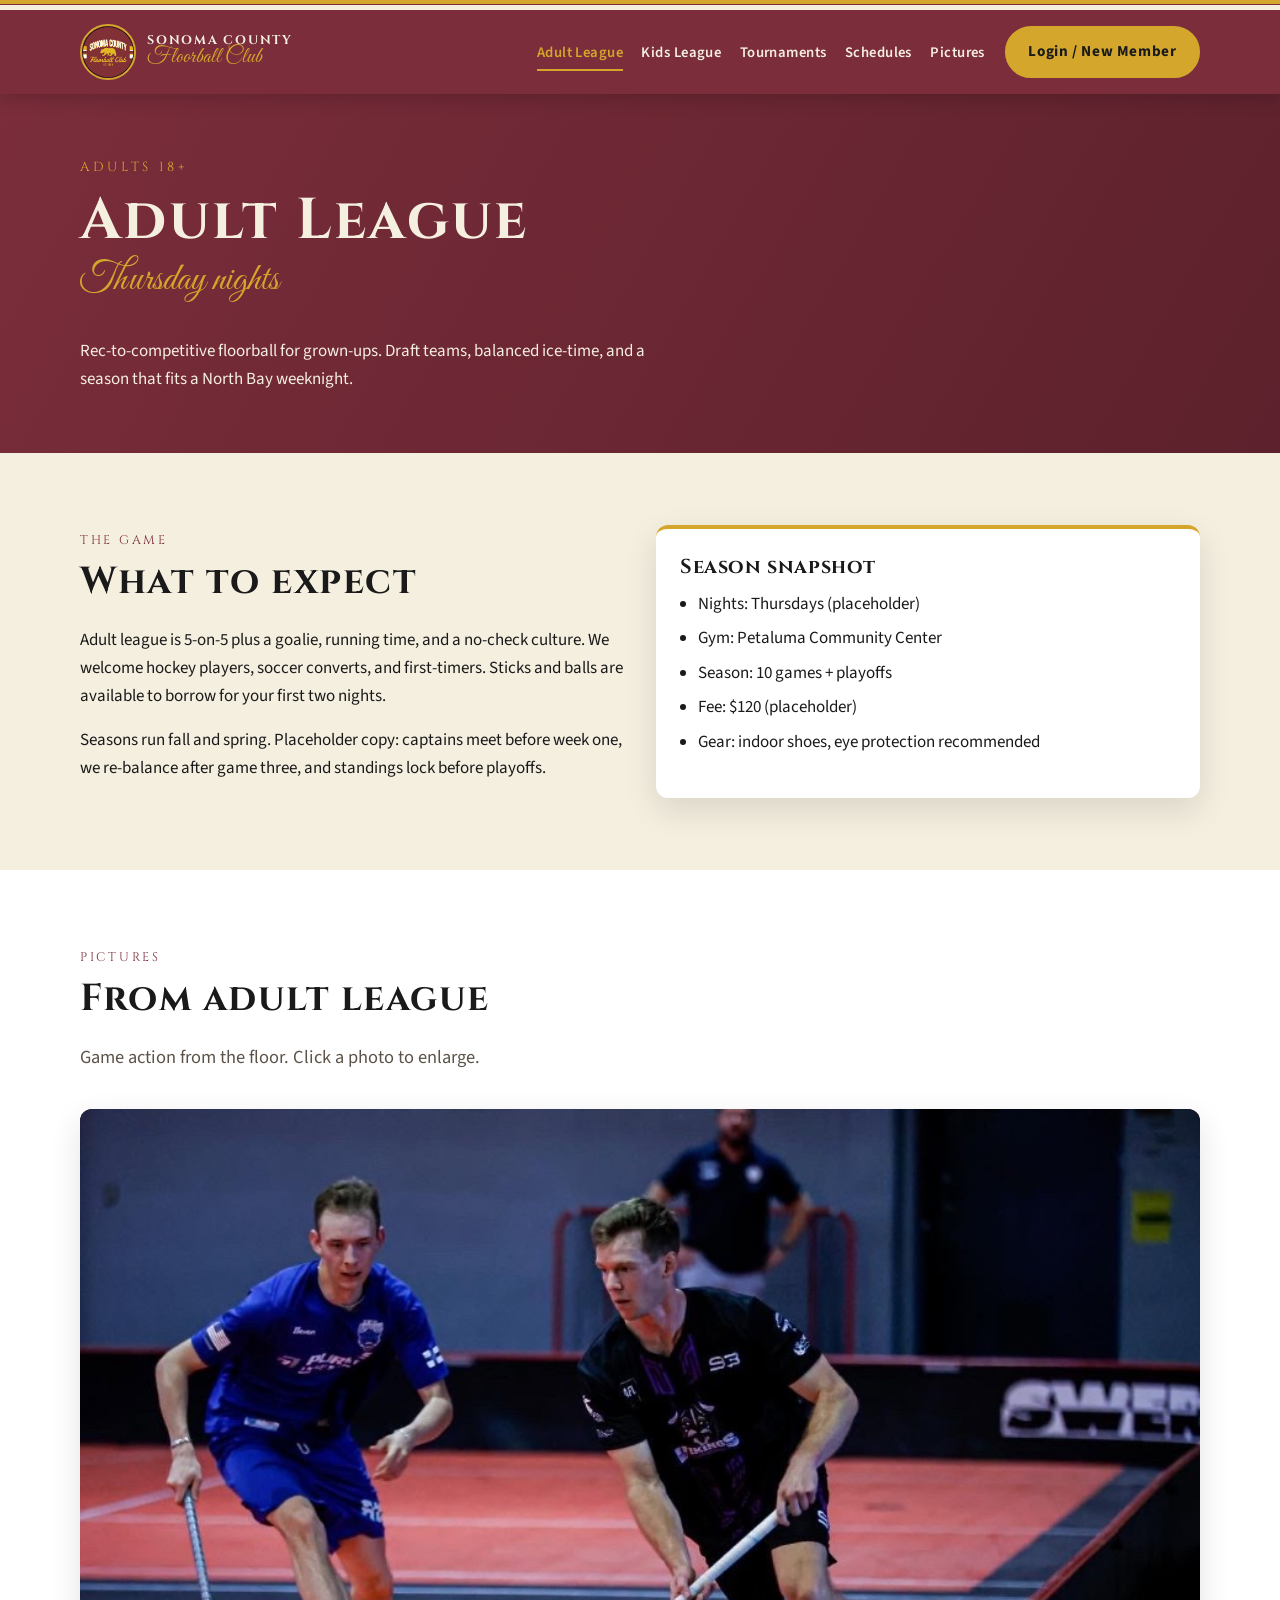
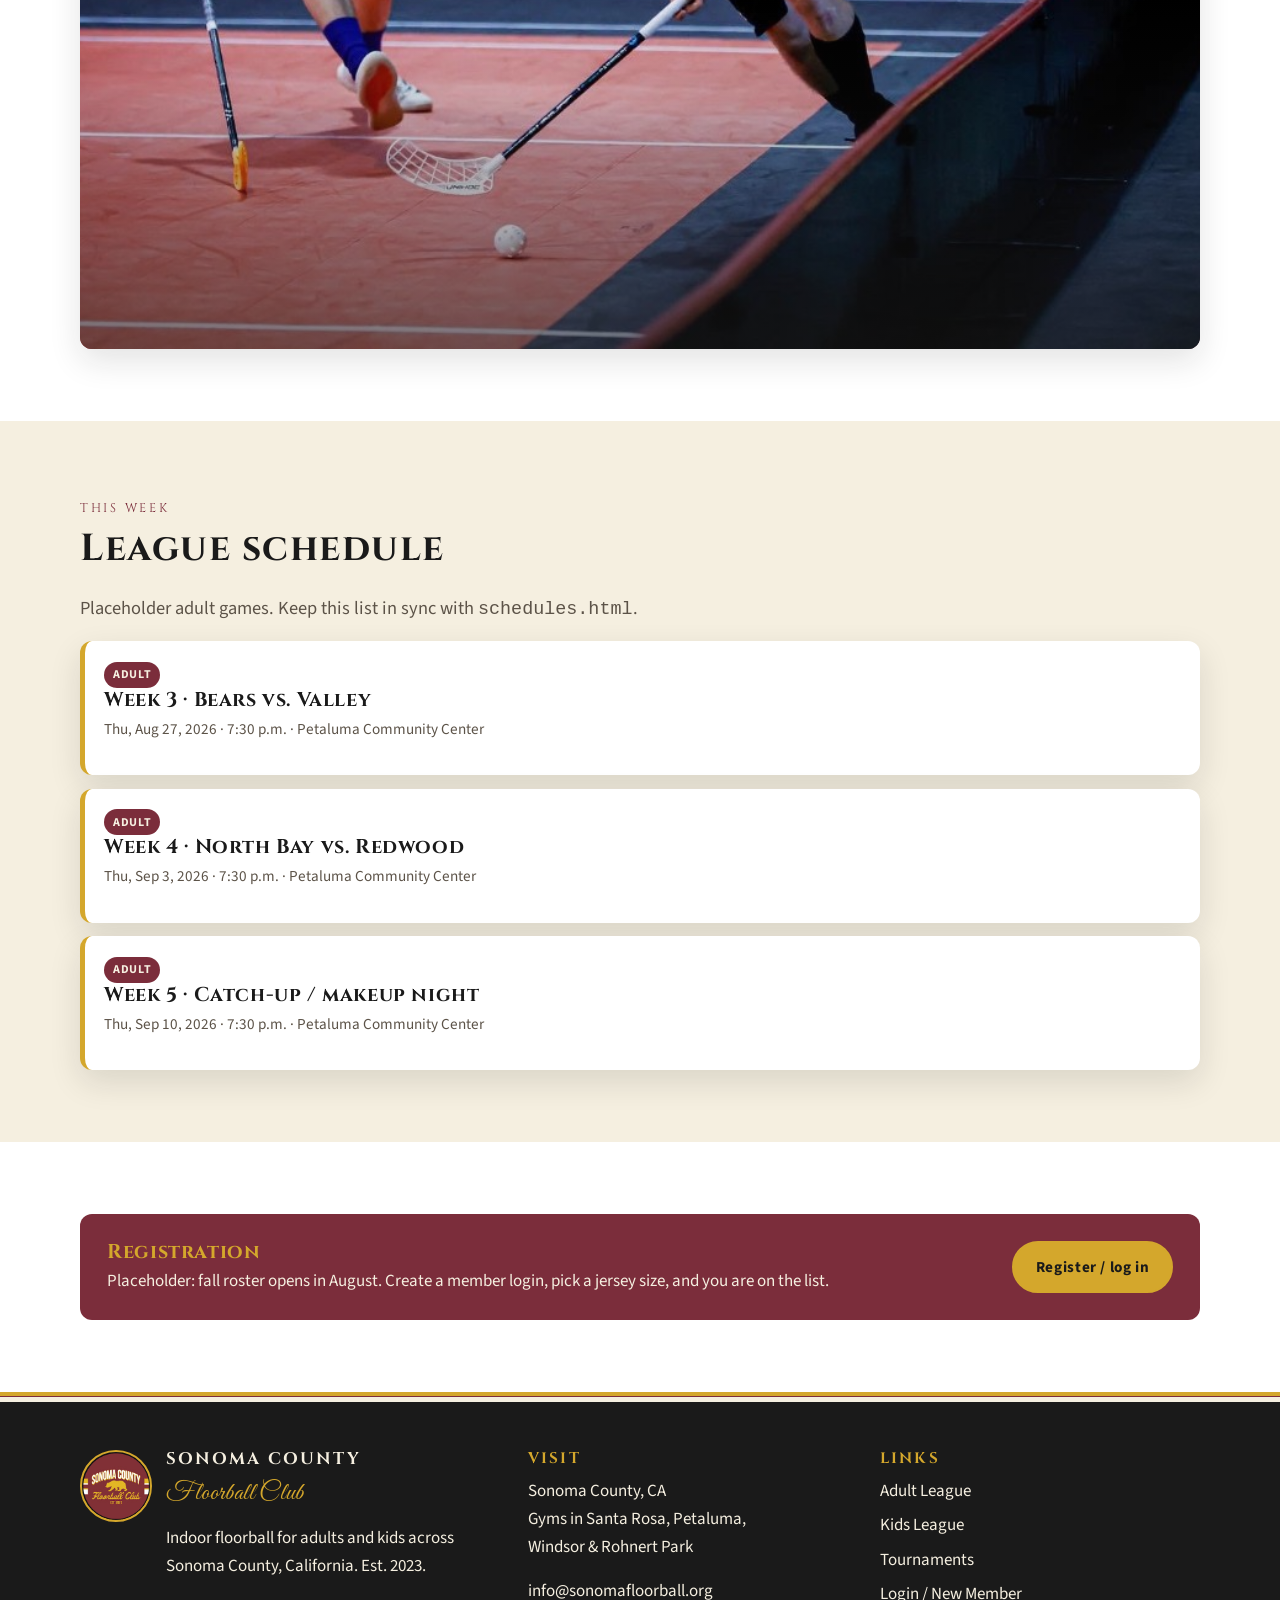
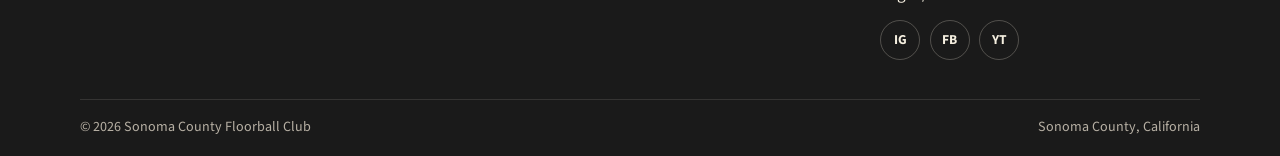
==== adult-league.html @ df1420a7 "Add Sonoma County Floorball Club static site for GitHub and Vercel. Co-authored-by: Cursor <cursorag" ====
<!DOCTYPE html>
<html lang="en">
<head>
  <meta charset="UTF-8">
  <meta name="viewport" content="width=device-width, initial-scale=1">
  <title>Adult League | Sonoma County Floorball Club</title>
  <meta name="description" content="Adult rec floorball league in Sonoma County — weekly games, all skill levels, est. 2023.">
  <link rel="icon" href="images/logo.png" type="image/png">
  <link rel="preconnect" href="https://fonts.googleapis.com">
  <link rel="preconnect" href="https://fonts.gstatic.com" crossorigin>
  <link href="https://fonts.googleapis.com/css2?family=Cinzel:wght@600;700&family=Great+Vibes&family=Source+Sans+3:wght@400;600;700&display=swap" rel="stylesheet">
  <link rel="stylesheet" href="css/style.css">
</head>
<body>
  <a class="skip-link" href="#main">Skip to content</a>
  <header class="site-header">
    <div class="stripe-bar" aria-hidden="true"></div>
    <nav class="nav" aria-label="Primary">
      <a class="nav-brand" href="index.html">
        <img src="images/logo.png" width="56" height="56" alt="Sonoma County Floorball Club circular logo with gold bear">
        <span class="nav-brand-text">
          <span class="nav-brand-top">Sonoma County</span>
          <span class="nav-brand-script">Floorball Club</span>
        </span>
      </a>
      <button class="nav-toggle" type="button" aria-expanded="false" aria-controls="nav-menu" aria-label="Open menu">
        <span class="nav-toggle-bar"></span>
        <span class="nav-toggle-bar"></span>
        <span class="nav-toggle-bar"></span>
      </button>
      <div class="nav-panel" id="nav-menu">
        <ul class="nav-links">
          <li><a class="is-active" href="adult-league.html">Adult League</a></li>
          <li><a href="kids-league.html">Kids League</a></li>
          <li><a href="tournaments.html">Tournaments</a></li>
          <li><a href="schedules.html">Schedules</a></li>
          <li><a href="pictures.html">Pictures</a></li>
        </ul>
        <a class="btn btn-gold nav-cta" href="login.html">Login / New Member</a>
      </div>
    </nav>
  </header>

  <main id="main">
    <section class="page-hero">
      <div class="container">
        <p class="hero-kicker">Adults 18+</p>
        <h1>Adult League <span class="hero-script">Thursday nights</span></h1>
        <p>Rec-to-competitive floorball for grown-ups. Draft teams, balanced ice-time, and a season that fits a North Bay weeknight.</p>
      </div>
    </section>

    <section class="section section--cream">
      <div class="container split">
        <div>
          <p class="section-kicker section-kicker--maroon">The game</p>
          <h2>What to expect</h2>
          <p>Adult league is 5-on-5 plus a goalie, running time, and a no-check culture. We welcome hockey players, soccer converts, and first-timers. Sticks and balls are available to borrow for your first two nights.</p>
          <p>Seasons run fall and spring. Placeholder copy: captains meet before week one, we re-balance after game three, and standings lock before playoffs.</p>
        </div>
        <article class="info-card">
          <h3>Season snapshot</h3>
          <ul>
            <li>Nights: Thursdays (placeholder)</li>
            <li>Gym: Petaluma Community Center</li>
            <li>Season: 10 games + playoffs</li>
            <li>Fee: $120 (placeholder)</li>
            <li>Gear: indoor shoes, eye protection recommended</li>
          </ul>
        </article>
      </div>
    </section>

    <!-- ============================================================
         ADULT LEAGUE PICTURES
         Add more photos by copying files into /images and
         duplicating a .gallery-item below. Current photo:
         images/adult-league-1.png
         ============================================================ -->
    <section class="section section--white" id="pictures">
      <div class="container">
        <div class="section-head">
          <p class="section-kicker section-kicker--maroon">Pictures</p>
          <h2>From adult league</h2>
          <p class="section-lead">Game action from the floor. Click a photo to enlarge.</p>
        </div>
        <div class="gallery-grid gallery-grid--fill">
          <a class="gallery-item" href="images/adult-league-1.png">
            <img src="images/adult-league-1.png" alt="Adult league action: a player in a black jersey controls the ball while a defender in blue closes in">
          </a>
        </div>
      </div>
    </section>

    <section class="section section--cream">
      <div class="container">
        <p class="section-kicker section-kicker--maroon">This week</p>
        <h2>League schedule</h2>
        <p class="section-lead">Placeholder adult games. Keep this list in sync with <code>schedules.html</code>.</p>
        <div class="schedule-cards" style="display: block;">
          <article class="event-card">
            <span class="badge badge-adult">Adult</span>
            <h3>Week 3 · Bears vs. Valley</h3>
            <p class="event-meta">Thu, Aug 27, 2026 · 7:30 p.m. · Petaluma Community Center</p>
          </article>
          <article class="event-card">
            <span class="badge badge-adult">Adult</span>
            <h3>Week 4 · North Bay vs. Redwood</h3>
            <p class="event-meta">Thu, Sep 3, 2026 · 7:30 p.m. · Petaluma Community Center</p>
          </article>
          <article class="event-card">
            <span class="badge badge-adult">Adult</span>
            <h3>Week 5 · Catch-up / makeup night</h3>
            <p class="event-meta">Thu, Sep 10, 2026 · 7:30 p.m. · Petaluma Community Center</p>
          </article>
        </div>
      </div>
    </section>

    <section class="section section--white">
      <div class="container">
        <div class="callout">
          <div>
            <h3>Registration</h3>
            <p style="margin:0;">Placeholder: fall roster opens in August. Create a member login, pick a jersey size, and you are on the list.</p>
          </div>
          <a class="btn btn-gold" href="login.html">Register / log in</a>
        </div>
      </div>
    </section>
  </main>

  <footer class="site-footer">
    <div class="stripe-bar" aria-hidden="true"></div>
    <div class="container footer-main">
      <div class="footer-brand">
        <img src="images/logo.png" width="72" height="72" alt="Sonoma County Floorball Club logo">
        <div>
          <h2>Sonoma County</h2>
          <div class="footer-script">Floorball Club</div>
          <p style="margin: 0.6rem 0 0;">Indoor floorball for adults and kids across Sonoma County, California. Est. 2023.</p>
        </div>
      </div>
      <div>
        <h3>Visit</h3>
        <p>Sonoma County, CA<br>Gyms in Santa Rosa, Petaluma,<br>Windsor &amp; Rohnert Park</p>
        <p><a href="mailto:info@sonomafloorball.org">info@sonomafloorball.org</a></p>
      </div>
      <div>
        <h3>Links</h3>
        <ul class="footer-links">
          <li><a href="adult-league.html">Adult League</a></li>
          <li><a href="kids-league.html">Kids League</a></li>
          <li><a href="tournaments.html">Tournaments</a></li>
          <li><a href="login.html">Login / New Member</a></li>
        </ul>
        <div class="social-links" aria-label="Social media">
          <a href="#" aria-label="Instagram">IG</a>
          <a href="#" aria-label="Facebook">FB</a>
          <a href="#" aria-label="YouTube">YT</a>
        </div>
      </div>
    </div>
    <div class="container footer-copy">
      <span>&copy; <span data-year>2026</span> Sonoma County Floorball Club</span>
      <span>Sonoma County, California</span>
    </div>
  </footer>
  <div class="lightbox" aria-hidden="true" role="dialog" aria-label="Photo viewer">
    <button class="lightbox-close" type="button" aria-label="Close">&times;</button>
    <img src="" alt="">
  </div>
  <script src="js/main.js"></script>
</body>
</html>
---- css/style.css ----
/* ============================================================
   Sonoma County Floorball Club — site styles
   Palette from the circular club logo (bear emblem, est. 2023)
   ============================================================ */

:root {
  --maroon: #7b2d3b;
  --maroon-dark: #5c212c;
  --maroon-deep: #3d1820;
  --gold: #d4a72c;
  --gold-hover: #e8bc45;
  --gold-pressed: #b89020;
  --cream: #f5efe0;
  --cream-dark: #ebe3d0;
  --dark: #1a1a1a;
  --muted: #5c5348;
  --white: #ffffff;
  --header-h: 5.25rem;
  --radius: 12px;
  --shadow: 0 12px 32px rgba(26, 26, 26, 0.12);
  --max: 1120px;
  --font-display: "Cinzel", "Times New Roman", serif;
  --font-script: "Great Vibes", "Segoe Script", cursive;
  --font-body: "Source Sans 3", "Segoe UI", sans-serif;
}

*,
*::before,
*::after {
  box-sizing: border-box;
}

html {
  scroll-behavior: smooth;
}

body {
  margin: 0;
  font-family: var(--font-body);
  font-size: 1.0625rem;
  line-height: 1.65;
  color: var(--dark);
  background: var(--cream);
}

img {
  max-width: 100%;
  display: block;
}

a {
  color: var(--maroon);
}

a:hover {
  color: var(--gold-pressed);
}

h1,
h2,
h3,
h4 {
  font-family: var(--font-display);
  font-weight: 700;
  line-height: 1.15;
  letter-spacing: 0.04em;
  margin: 0 0 0.6em;
}

h1 {
  font-size: clamp(2.1rem, 5vw, 3.6rem);
}

h2 {
  font-size: clamp(1.7rem, 3.2vw, 2.35rem);
}

h3 {
  font-size: 1.25rem;
  letter-spacing: 0.03em;
}

p {
  margin: 0 0 1rem;
}

.skip-link {
  position: absolute;
  left: 1rem;
  top: -4rem;
  background: var(--gold);
  color: var(--dark);
  padding: 0.5rem 0.9rem;
  font-weight: 700;
  z-index: 200;
  border-radius: 6px;
}

.skip-link:focus {
  top: 0.75rem;
}

.container {
  width: min(100% - 2rem, var(--max));
  margin-inline: auto;
}

.section {
  padding: 4.5rem 0;
}

.section--cream {
  background: var(--cream);
}

.section--white {
  background: var(--white);
}

.section--maroon {
  background: var(--maroon);
  color: var(--cream);
}

.section-kicker {
  display: inline-block;
  font-family: var(--font-display);
  font-size: 0.78rem;
  letter-spacing: 0.22em;
  text-transform: uppercase;
  color: var(--gold);
  margin-bottom: 0.5rem;
}

.section-kicker--maroon {
  color: var(--maroon);
}

.section-lead {
  font-size: 1.15rem;
  color: var(--muted);
  max-width: 40rem;
}

.section-head {
  margin-bottom: 2.25rem;
}

.section-head--center {
  text-align: center;
}

.section-head--center .section-lead {
  margin-inline: auto;
}

/* Athletic jersey stripe (gold over cream, like the logo flanks) */
.stripe-bar {
  height: 10px;
  background: linear-gradient(
    to bottom,
    var(--gold) 0 42%,
    var(--maroon) 42% 52%,
    var(--cream) 52% 100%
  );
}

.btn {
  display: inline-flex;
  align-items: center;
  justify-content: center;
  gap: 0.4rem;
  font-family: var(--font-body);
  font-weight: 700;
  font-size: 0.95rem;
  letter-spacing: 0.04em;
  text-decoration: none;
  border: 2px solid transparent;
  border-radius: 999px;
  padding: 0.72rem 1.35rem;
  cursor: pointer;
  transition: background 0.2s, color 0.2s, border-color 0.2s, transform 0.15s;
}

.btn:active {
  transform: translateY(1px);
}

.btn-gold {
  background: var(--gold);
  color: var(--dark);
  border-color: var(--gold);
}

.btn-gold:hover {
  background: var(--gold-hover);
  color: var(--dark);
  border-color: var(--gold-hover);
}

.btn-outline {
  background: transparent;
  color: var(--cream);
  border-color: var(--cream);
}

.btn-outline:hover {
  background: var(--cream);
  color: var(--maroon);
}

.btn-maroon {
  background: var(--maroon);
  color: var(--cream);
  border-color: var(--maroon);
}

.btn-maroon:hover {
  background: var(--maroon-dark);
  color: var(--white);
}

.btn-row {
  display: flex;
  flex-wrap: wrap;
  gap: 0.75rem;
}

/* ---------- Header / navbar ---------- */
.site-header {
  position: sticky;
  top: 0;
  z-index: 100;
  background: var(--maroon);
  color: var(--cream);
  box-shadow: 0 4px 18px rgba(0, 0, 0, 0.18);
}

.nav {
  width: min(100% - 1.5rem, var(--max));
  margin-inline: auto;
  min-height: var(--header-h);
  display: flex;
  align-items: center;
  justify-content: space-between;
  gap: 1rem;
}

.nav-brand {
  display: flex;
  align-items: center;
  gap: 0.7rem;
  text-decoration: none;
  color: var(--cream);
  flex-shrink: 0;
}

.nav-brand:hover {
  color: var(--gold);
}

.nav-brand img {
  width: 56px;
  height: 56px;
  border-radius: 50%;
  border: 2px solid var(--gold);
  background: var(--maroon-dark);
}

.nav-brand-text {
  display: flex;
  flex-direction: column;
  line-height: 1.05;
}

.nav-brand-top {
  font-family: var(--font-display);
  font-weight: 700;
  font-size: 0.78rem;
  letter-spacing: 0.14em;
  text-transform: uppercase;
}

.nav-brand-script {
  font-family: var(--font-script);
  font-size: 1.35rem;
  letter-spacing: 0;
  color: var(--gold);
  text-transform: none;
}

.nav-toggle {
  display: none;
  width: 44px;
  height: 44px;
  border: 0;
  background: transparent;
  cursor: pointer;
  padding: 10px;
}

.nav-toggle-bar {
  display: block;
  height: 2px;
  background: var(--cream);
  margin: 6px 0;
  transition: transform 0.2s, opacity 0.2s;
  border-radius: 2px;
}

.nav-panel {
  display: flex;
  align-items: center;
  gap: 1.25rem;
  flex: 1;
  justify-content: flex-end;
}

.nav-links {
  list-style: none;
  margin: 0;
  padding: 0;
  display: flex;
  gap: 0.15rem 1.15rem;
}

.nav-links a {
  color: var(--cream);
  text-decoration: none;
  font-weight: 600;
  font-size: 0.92rem;
  letter-spacing: 0.03em;
  padding: 0.35rem 0;
  border-bottom: 2px solid transparent;
}

.nav-links a:hover,
.nav-links a.is-active {
  color: var(--gold);
  border-bottom-color: var(--gold);
}

.nav-cta {
  flex-shrink: 0;
  white-space: nowrap;
}

body.nav-open {
  overflow: hidden;
}

/* ---------- Hero ---------- */
.hero {
  position: relative;
  background:
    radial-gradient(circle at 80% 20%, rgba(212, 167, 44, 0.18), transparent 40%),
    radial-gradient(circle at 10% 90%, rgba(0, 0, 0, 0.25), transparent 45%),
    var(--maroon);
  color: var(--cream);
  padding: 5.5rem 0 6rem;
  overflow: hidden;
}

.hero::before {
  content: "";
  position: absolute;
  inset: 0;
  background-image: repeating-linear-gradient(
    -18deg,
    transparent,
    transparent 18px,
    rgba(245, 239, 224, 0.04) 18px,
    rgba(245, 239, 224, 0.04) 19px
  );
  pointer-events: none;
}

.hero-inner {
  position: relative;
  display: grid;
  grid-template-columns: 1.15fr 0.85fr;
  gap: 3rem;
  align-items: center;
}

.hero-kicker {
  font-family: var(--font-display);
  letter-spacing: 0.28em;
  text-transform: uppercase;
  font-size: 0.82rem;
  color: var(--gold);
  margin-bottom: 0.6rem;
}

.hero h1 {
  color: var(--white);
  text-shadow: 0 2px 0 rgba(0, 0, 0, 0.25);
}

.hero-script {
  font-family: var(--font-script);
  font-size: clamp(2.2rem, 5vw, 3.4rem);
  color: var(--gold);
  font-weight: 400;
  letter-spacing: 0;
  display: block;
  margin-top: 0.15rem;
  text-transform: none;
}

.hero-tagline {
  font-size: 1.2rem;
  max-width: 34rem;
  color: var(--cream);
  margin: 1.1rem 0 1.6rem;
}

.hero-badge {
  justify-self: center;
}

.hero-badge img {
  width: min(280px, 70vw);
  height: auto;
  filter: drop-shadow(0 16px 28px rgba(0, 0, 0, 0.35));
}

/* ---------- About ---------- */
.about-grid {
  display: grid;
  grid-template-columns: 1.1fr 0.9fr;
  gap: 3rem;
  align-items: start;
}

.stat-grid {
  display: grid;
  grid-template-columns: 1fr 1fr;
  gap: 1rem;
}

.stat-card {
  background: var(--white);
  border: 1px solid rgba(123, 45, 59, 0.12);
  border-top: 4px solid var(--gold);
  border-radius: var(--radius);
  padding: 1.25rem 1.2rem;
  box-shadow: var(--shadow);
}

.stat-card strong {
  display: block;
  font-family: var(--font-display);
  font-size: 1.7rem;
  color: var(--maroon);
}

.stat-card span {
  color: var(--muted);
  font-size: 0.95rem;
}

/* ---------- Videos ---------- */
.video-grid {
  display: grid;
  grid-template-columns: repeat(3, 1fr);
  gap: 1.25rem;
}

.video-card {
  background: var(--maroon-deep);
  border-radius: var(--radius);
  overflow: hidden;
  box-shadow: var(--shadow);
}

.video-frame {
  position: relative;
  aspect-ratio: 16 / 9;
  background: #000;
}

.video-frame iframe {
  position: absolute;
  inset: 0;
  width: 100%;
  height: 100%;
  border: 0;
}

.video-card figcaption {
  padding: 0.85rem 1rem 1rem;
  color: var(--cream);
  font-size: 0.95rem;
}

/* ---------- Gallery ---------- */
.gallery-grid {
  display: grid;
  grid-template-columns: repeat(3, 1fr);
  gap: 1rem;
}

.gallery-grid--fill {
  grid-template-columns: repeat(auto-fit, minmax(min(100%, 280px), 1fr));
}

.gallery-item {
  position: relative;
  display: block;
  border-radius: var(--radius);
  overflow: hidden;
  aspect-ratio: 4 / 3;
  background: var(--maroon-dark);
  box-shadow: var(--shadow);
  cursor: zoom-in;
}

.gallery-item img {
  width: 100%;
  height: 100%;
  object-fit: cover;
  transition: transform 0.35s ease;
}

.gallery-item:hover img {
  transform: scale(1.05);
}

.gallery-item::after {
  content: "";
  position: absolute;
  inset: auto 0 0;
  height: 42%;
  background: linear-gradient(transparent, rgba(26, 26, 26, 0.55));
  pointer-events: none;
}

/* ---------- Schedule ---------- */
.table-wrap {
  overflow-x: auto;
  border-radius: var(--radius);
  box-shadow: var(--shadow);
  background: var(--white);
}

.schedule-table {
  width: 100%;
  border-collapse: collapse;
  min-width: 640px;
}

.schedule-table th,
.schedule-table td {
  padding: 0.95rem 1.1rem;
  text-align: left;
}

.schedule-table thead {
  background: var(--maroon);
  color: var(--cream);
  font-family: var(--font-display);
  letter-spacing: 0.06em;
  font-size: 0.85rem;
}

.schedule-table tbody tr:nth-child(even) {
  background: var(--cream);
}

.schedule-table tbody tr:hover {
  background: #f3e4b8;
}

.badge {
  display: inline-block;
  font-size: 0.75rem;
  font-weight: 700;
  letter-spacing: 0.06em;
  text-transform: uppercase;
  padding: 0.2rem 0.55rem;
  border-radius: 999px;
}

.badge-adult {
  background: var(--maroon);
  color: var(--cream);
}

.badge-kids {
  background: var(--gold);
  color: var(--dark);
}

.badge-tourney {
  background: var(--dark);
  color: var(--gold);
}

.schedule-cards {
  display: none;
}

.event-card {
  background: var(--white);
  border-radius: var(--radius);
  padding: 1.1rem 1.2rem;
  box-shadow: var(--shadow);
  border-left: 5px solid var(--gold);
}

.event-card + .event-card {
  margin-top: 0.85rem;
}

.event-card h3 {
  margin-bottom: 0.35rem;
}

.event-meta {
  color: var(--muted);
  font-size: 0.95rem;
}

/* ---------- Inner pages ---------- */
.page-hero {
  background:
    linear-gradient(120deg, var(--maroon) 0%, var(--maroon-dark) 100%);
  color: var(--cream);
  padding: 3.2rem 0 2.8rem;
}

.page-hero .hero-script {
  font-size: 2.4rem;
  margin-top: 0.2rem;
}

.page-hero p {
  max-width: 36rem;
  margin-top: 0.75rem;
}

.split {
  display: grid;
  grid-template-columns: 1fr 1fr;
  gap: 2rem;
}

.info-card {
  background: var(--white);
  border-radius: var(--radius);
  padding: 1.6rem 1.5rem;
  box-shadow: var(--shadow);
  border-top: 4px solid var(--gold);
}

.info-card ul {
  margin: 0;
  padding-left: 1.15rem;
}

.info-card li + li {
  margin-top: 0.4rem;
}

.callout {
  background: var(--maroon);
  color: var(--cream);
  border-radius: var(--radius);
  padding: 1.6rem 1.7rem;
  display: flex;
  justify-content: space-between;
  gap: 1rem;
  align-items: center;
  flex-wrap: wrap;
}

.callout h3 {
  color: var(--gold);
  margin-bottom: 0.25rem;
}

/* ---------- Login ---------- */
.auth-wrap {
  max-width: 520px;
  margin: 0 auto;
  background: var(--white);
  border-radius: var(--radius);
  box-shadow: var(--shadow);
  overflow: hidden;
}

.auth-tabs {
  display: grid;
  grid-template-columns: 1fr 1fr;
}

.auth-tab {
  border: 0;
  background: var(--cream-dark);
  padding: 1rem;
  font-weight: 700;
  font-family: var(--font-body);
  cursor: pointer;
  color: var(--muted);
}

.auth-tab.is-active {
  background: var(--white);
  color: var(--maroon);
}

.auth-form {
  display: none;
  padding: 1.6rem 1.5rem 1.8rem;
}

.auth-form.is-active {
  display: block;
}

.form-field {
  margin-bottom: 1rem;
}

.form-field label {
  display: block;
  font-weight: 600;
  margin-bottom: 0.3rem;
  font-size: 0.92rem;
}

.form-field input,
.form-field select,
.form-field textarea {
  width: 100%;
  padding: 0.7rem 0.8rem;
  border: 1px solid #d5ccbb;
  border-radius: 8px;
  font: inherit;
  background: var(--cream);
}

.form-field input:focus,
.form-field select:focus,
.form-field textarea:focus {
  outline: 2px solid var(--gold);
  border-color: var(--gold);
}

.form-note {
  font-size: 0.88rem;
  color: var(--muted);
}

.form-message {
  display: none;
  margin-top: 1rem;
  padding: 0.85rem 1rem;
  border-radius: 8px;
  background: #eef6e8;
  border: 1px solid #b7d7a8;
  color: #2d4a22;
}

.form-message.is-visible {
  display: block;
}

/* ---------- Footer ---------- */
.site-footer {
  background: var(--dark);
  color: var(--cream);
  padding-top: 0;
}

.footer-main {
  display: grid;
  grid-template-columns: 1.3fr 1fr 1fr;
  gap: 2rem;
  padding: 3rem 0 2.4rem;
}

.footer-brand {
  display: flex;
  gap: 0.9rem;
  align-items: flex-start;
}

.footer-brand img {
  width: 72px;
  height: 72px;
  border-radius: 50%;
  border: 2px solid var(--gold);
}

.footer-brand h2 {
  font-size: 1.05rem;
  letter-spacing: 0.12em;
  text-transform: uppercase;
  margin-bottom: 0.15rem;
}

.footer-script {
  font-family: var(--font-script);
  font-size: 1.6rem;
  color: var(--gold);
}

.site-footer h3 {
  color: var(--gold);
  font-size: 0.95rem;
  letter-spacing: 0.14em;
  text-transform: uppercase;
}

.site-footer a {
  color: var(--cream);
  text-decoration: none;
}

.site-footer a:hover {
  color: var(--gold);
}

.footer-links {
  list-style: none;
  margin: 0;
  padding: 0;
}

.footer-links li + li {
  margin-top: 0.4rem;
}

.social-links {
  display: flex;
  gap: 0.6rem;
  margin-top: 0.75rem;
}

.social-links a {
  width: 40px;
  height: 40px;
  border: 1px solid rgba(245, 239, 224, 0.25);
  border-radius: 50%;
  display: grid;
  place-items: center;
  font-weight: 700;
  font-size: 0.85rem;
}

.social-links a:hover {
  border-color: var(--gold);
  background: rgba(212, 167, 44, 0.12);
}

.footer-copy {
  border-top: 1px solid rgba(245, 239, 224, 0.12);
  padding: 1rem 0 1.2rem;
  font-size: 0.88rem;
  color: #b7b0a4;
  display: flex;
  justify-content: space-between;
  gap: 1rem;
  flex-wrap: wrap;
}

/* ---------- Lightbox ---------- */
.lightbox {
  position: fixed;
  inset: 0;
  background: rgba(26, 26, 26, 0.88);
  display: none;
  place-items: center;
  z-index: 200;
  padding: 1.5rem;
}

.lightbox.is-open {
  display: grid;
}

.lightbox img {
  max-width: min(960px, 100%);
  max-height: 85vh;
  border-radius: 10px;
}

.lightbox-close {
  position: absolute;
  top: 1rem;
  right: 1rem;
  background: var(--gold);
  border: 0;
  width: 42px;
  height: 42px;
  border-radius: 50%;
  font-size: 1.4rem;
  cursor: pointer;
}

/* ---------- Responsive ---------- */
@media (max-width: 900px) {
  .hero-inner,
  .about-grid,
  .split,
  .footer-main {
    grid-template-columns: 1fr;
  }

  .hero {
    padding: 3.5rem 0 4rem;
    text-align: center;
  }

  .hero-tagline {
    margin-inline: auto;
  }

  .btn-row {
    justify-content: center;
  }

  .hero-badge {
    order: -1;
  }

  .video-grid,
  .gallery-grid {
    grid-template-columns: 1fr 1fr;
  }
}

@media (max-width: 760px) {
  .nav-toggle {
    display: block;
    z-index: 120;
  }

  .nav-toggle[aria-expanded="true"] .nav-toggle-bar:nth-child(1) {
    transform: translateY(8px) rotate(45deg);
  }

  .nav-toggle[aria-expanded="true"] .nav-toggle-bar:nth-child(2) {
    opacity: 0;
  }

  .nav-toggle[aria-expanded="true"] .nav-toggle-bar:nth-child(3) {
    transform: translateY(-8px) rotate(-45deg);
  }

  .nav-panel {
    position: fixed;
    inset: 0;
    z-index: 110;
    background: var(--maroon-dark);
    flex-direction: column;
    justify-content: flex-start;
    align-items: stretch;
    padding: 5.5rem 1.5rem 2rem;
    gap: 1.5rem;
    transform: translateX(100%);
    transition: transform 0.25s ease;
  }

  .nav-panel.is-open {
    transform: translateX(0);
  }

  .nav-links {
    flex-direction: column;
    gap: 0;
  }

  .nav-links a {
    display: block;
    padding: 0.85rem 0;
    font-size: 1.15rem;
    border-bottom: 1px solid rgba(245, 239, 224, 0.12);
  }

  .nav-cta {
    width: 100%;
  }

  .table-wrap {
    display: none;
  }

  .schedule-cards {
    display: block;
  }
}

@media (max-width: 560px) {
  .video-grid,
  .gallery-grid,
  .stat-grid {
    grid-template-columns: 1fr;
  }

  .nav-brand-text {
    display: none;
  }
}
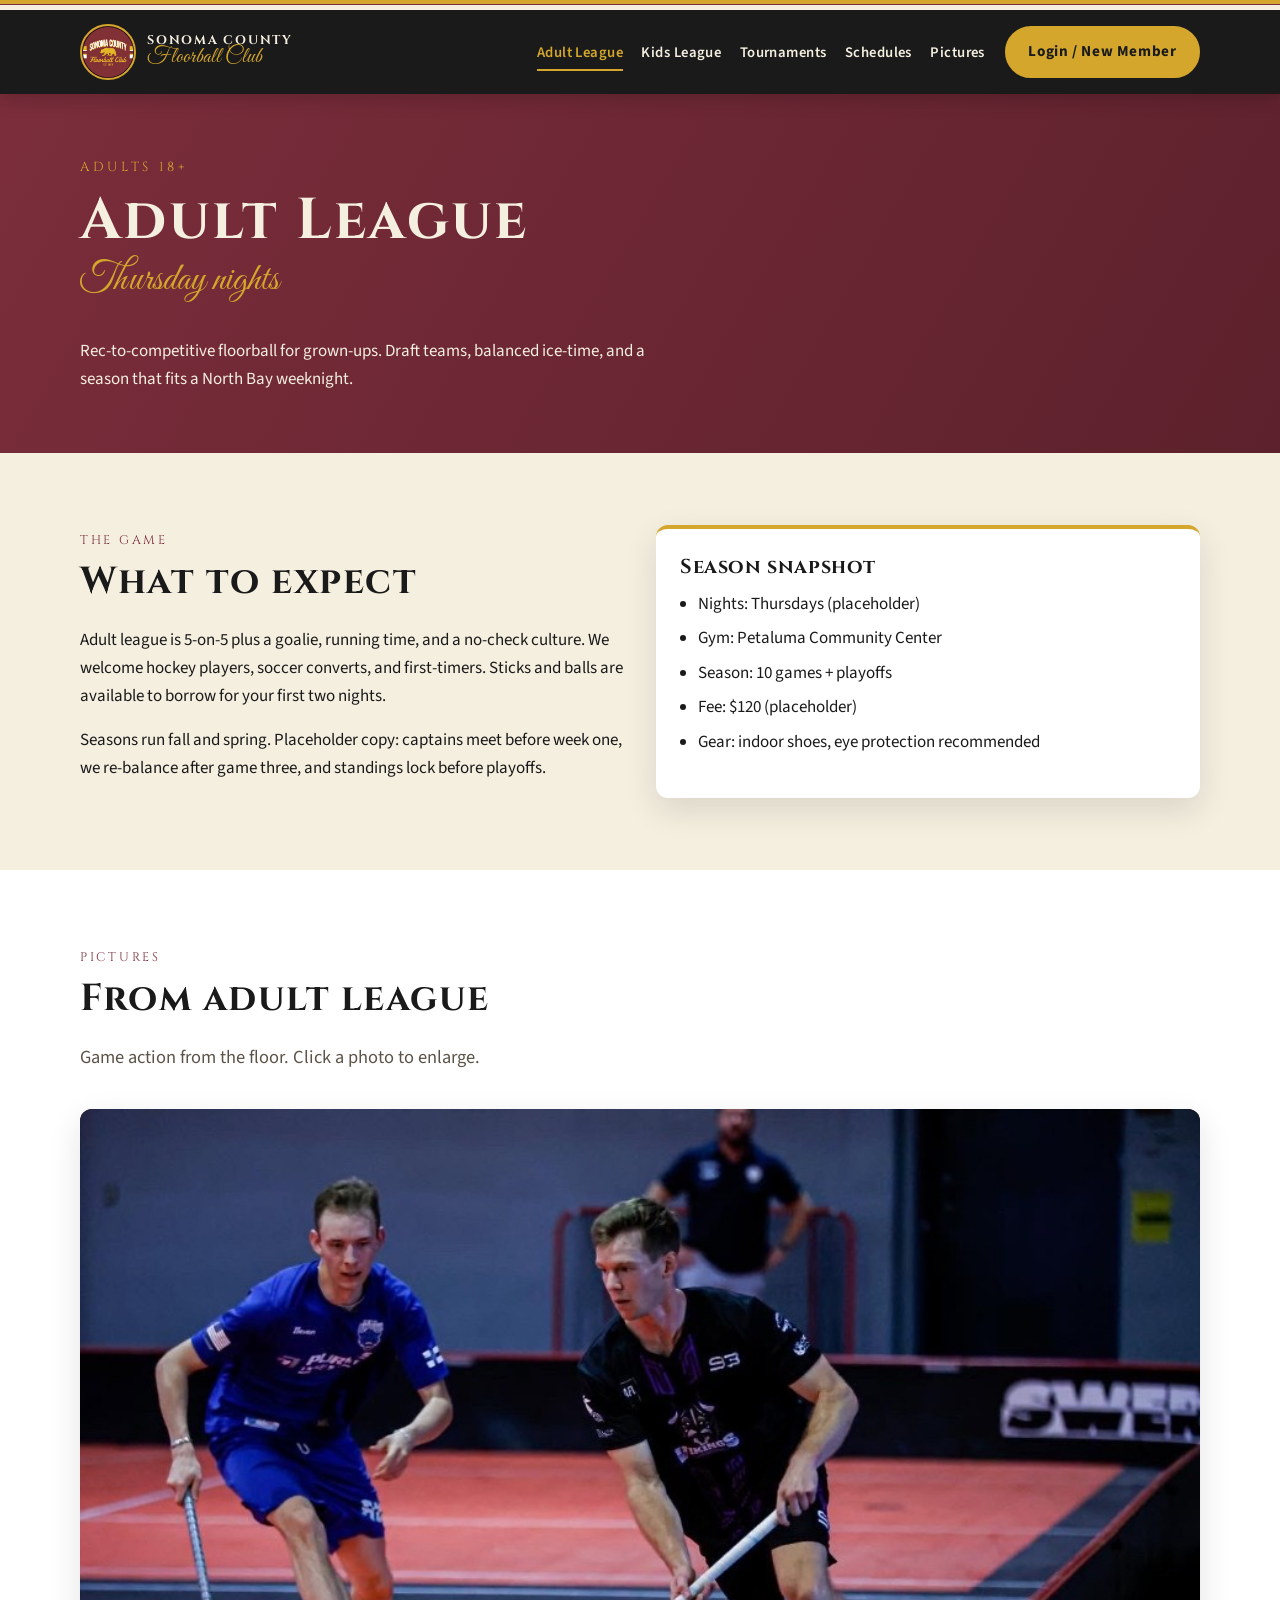
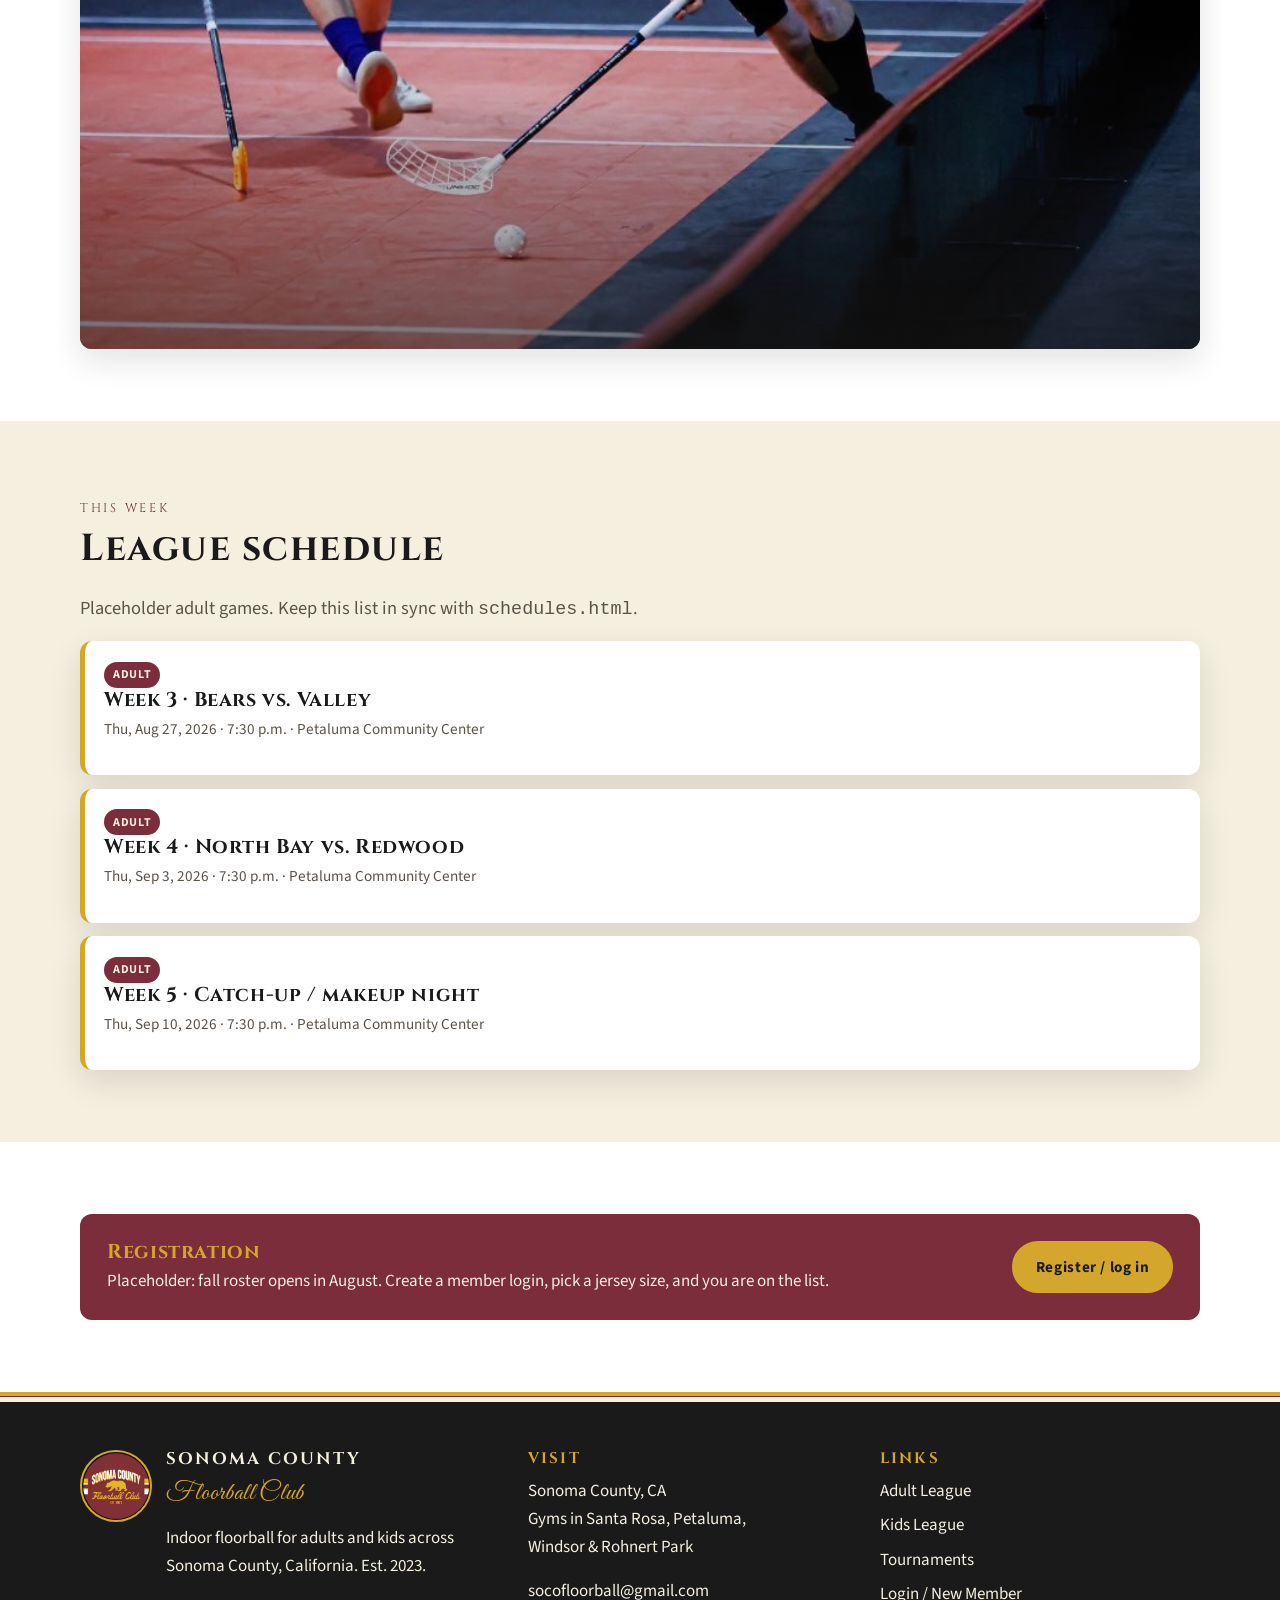
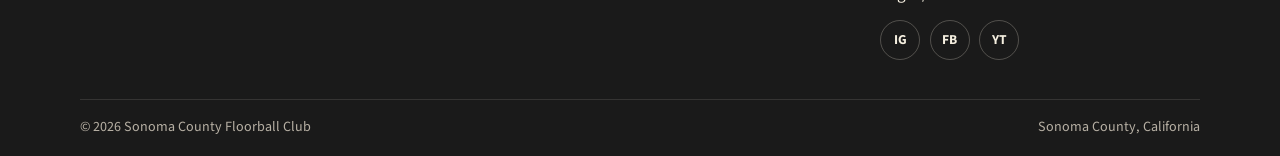
==== commit cc8a365f: "Update club contact email to socofloorball@gmail.com. Co-authored-by: Cursor <cursoragent@cursor.com" ====
--- a/adult-league.html
+++ b/adult-league.html
@@ -144,7 +144,7 @@
       <div>
         <h3>Visit</h3>
         <p>Sonoma County, CA<br>Gyms in Santa Rosa, Petaluma,<br>Windsor &amp; Rohnert Park</p>
-        <p><a href="mailto:info@sonomafloorball.org">info@sonomafloorball.org</a></p>
+        <p><a href="mailto:socofloorball@gmail.com">socofloorball@gmail.com</a></p>
       </div>
       <div>
         <h3>Links</h3>
--- a/css/style.css
+++ b/css/style.css
@@ -231,7 +231,7 @@
   position: sticky;
   top: 0;
   z-index: 100;
-  background: var(--maroon);
+  background: var(--dark);
   color: var(--cream);
   box-shadow: 0 4px 18px rgba(0, 0, 0, 0.18);
 }
@@ -954,7 +954,7 @@
     position: fixed;
     inset: 0;
     z-index: 110;
-    background: var(--maroon-dark);
+    background: var(--dark);
     flex-direction: column;
     justify-content: flex-start;
     align-items: stretch;
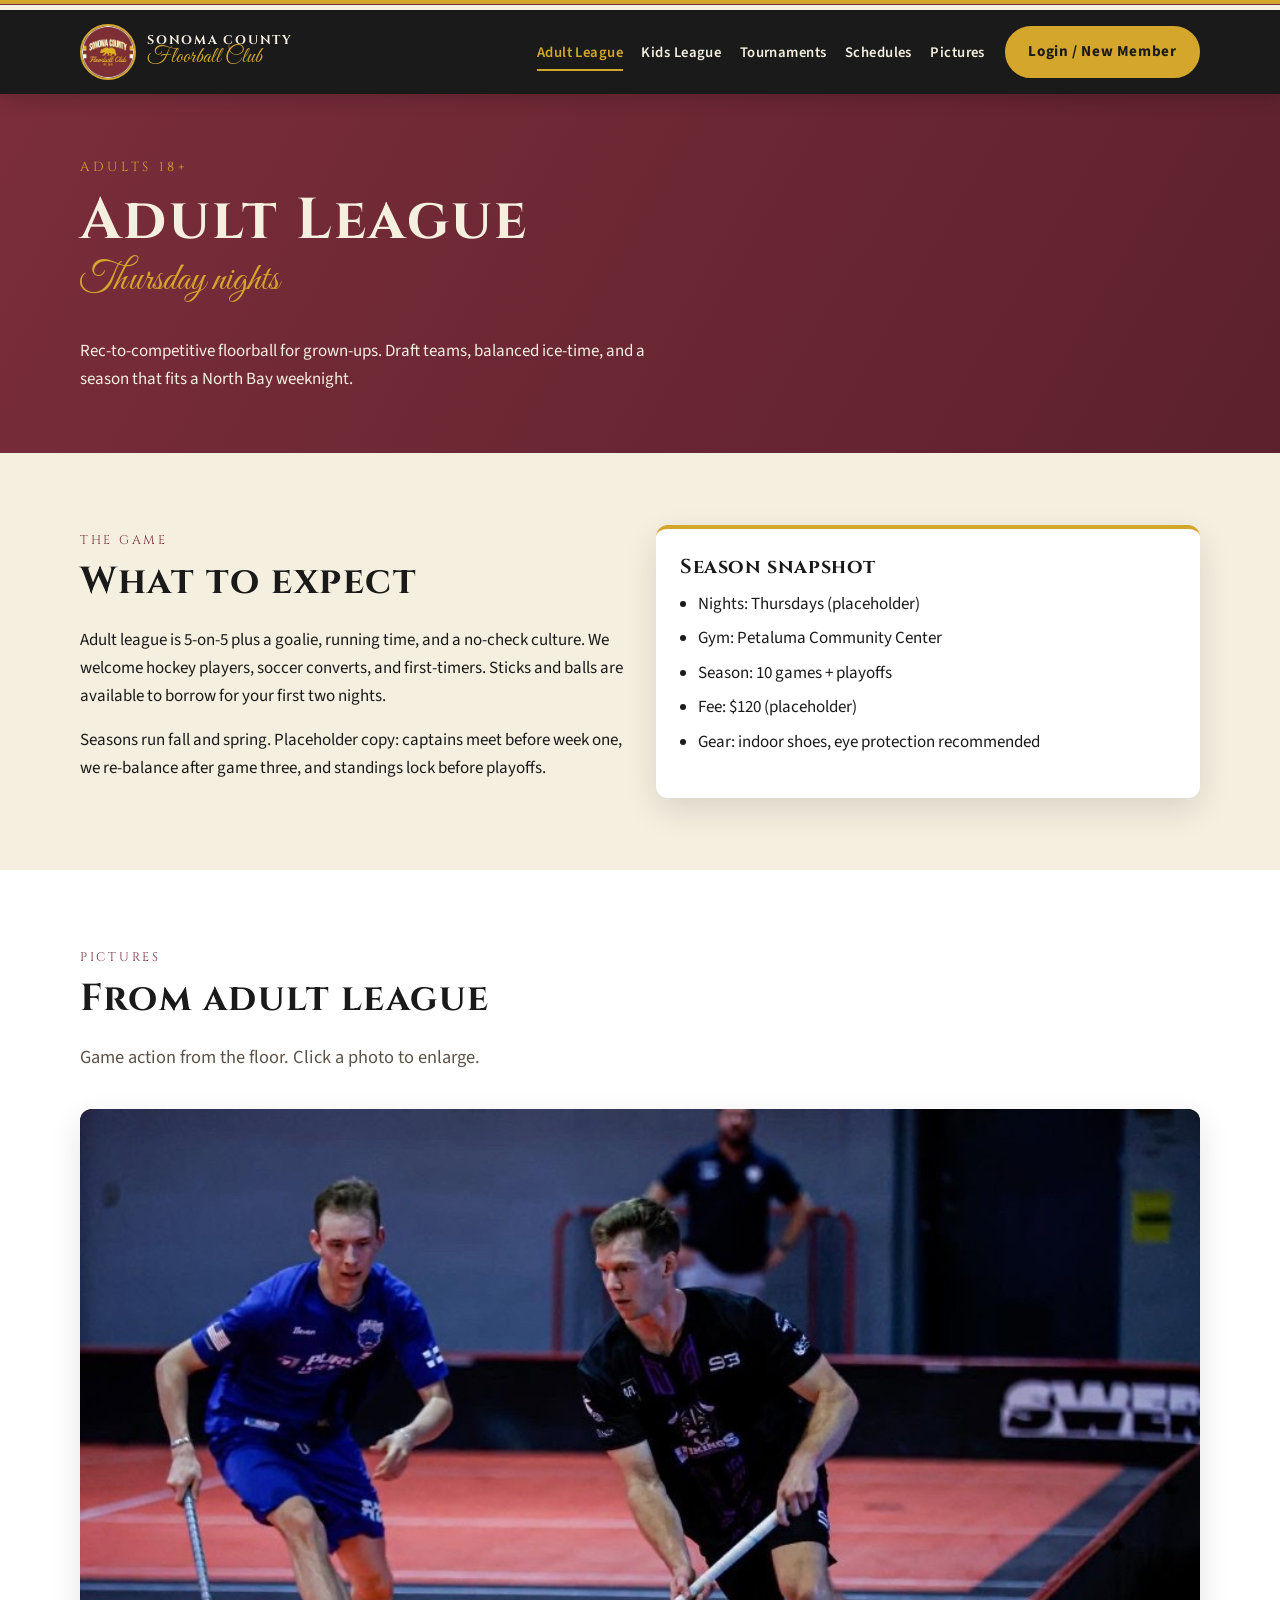
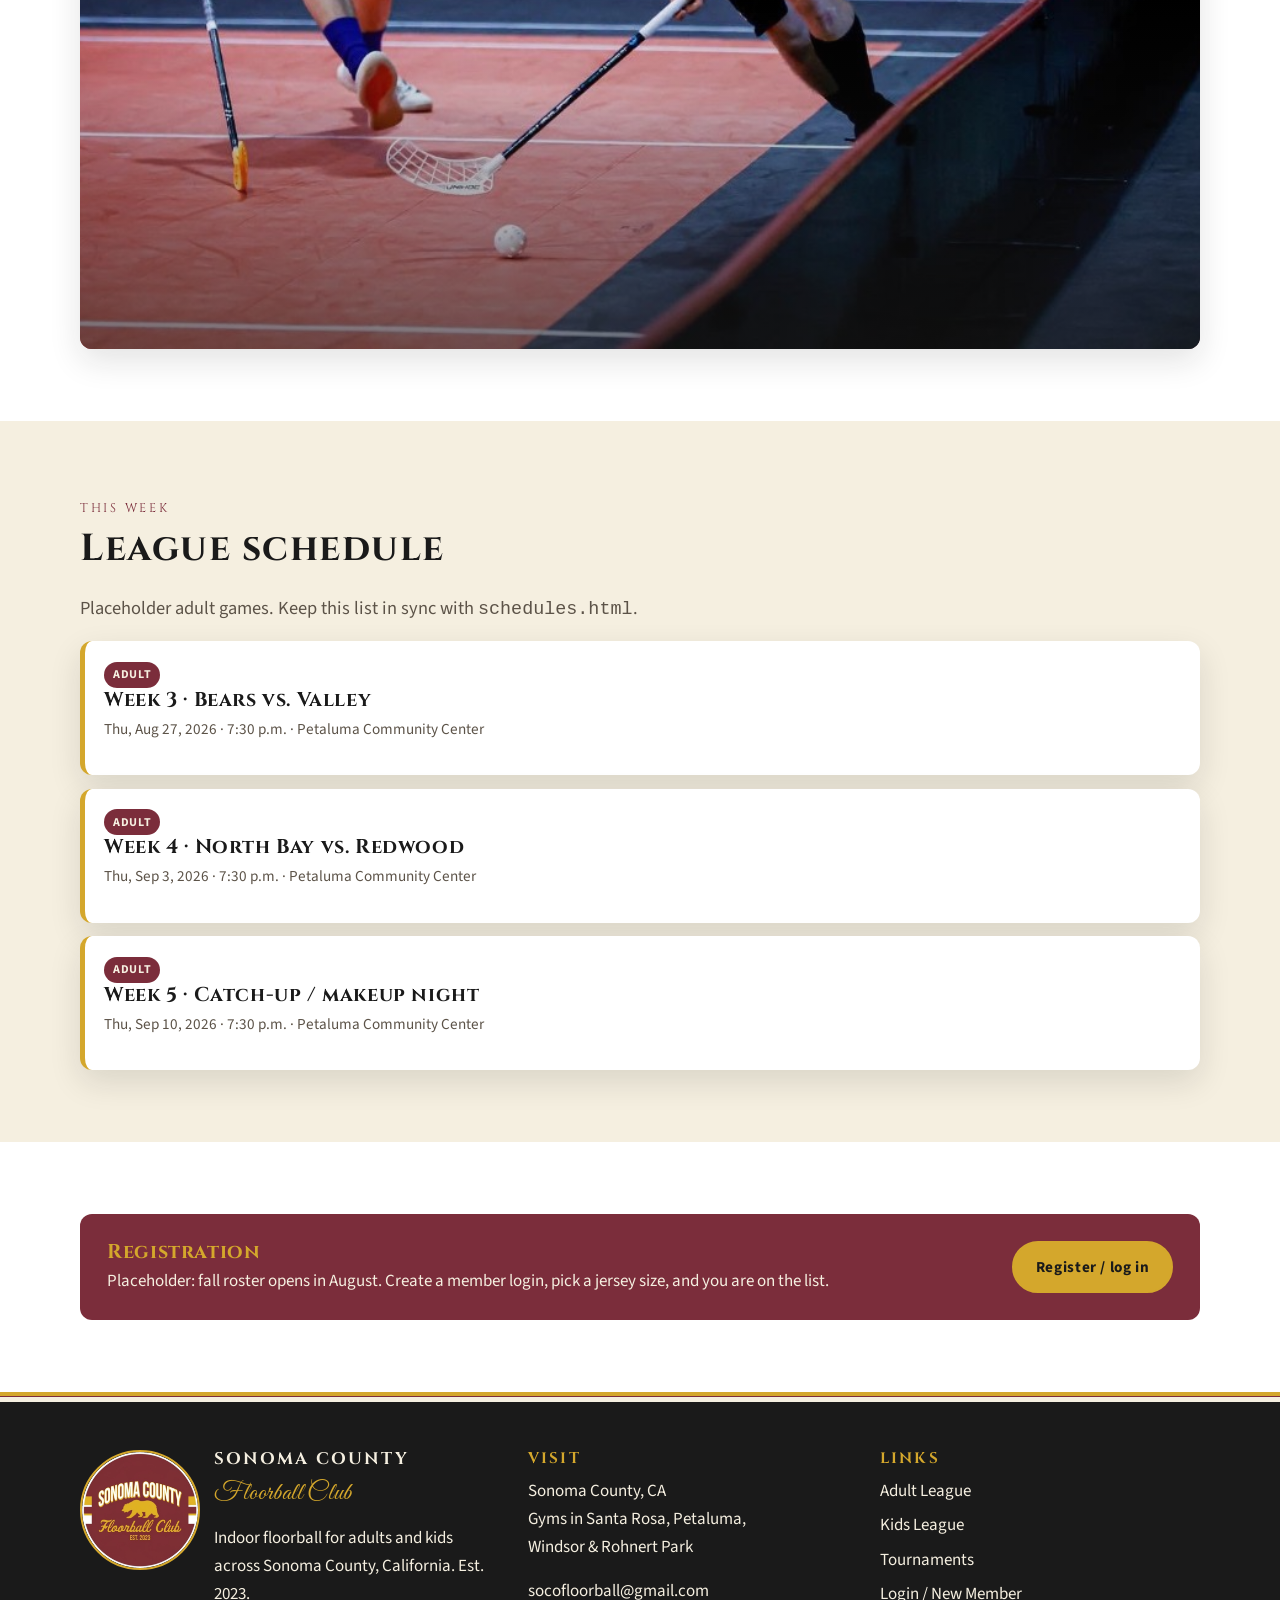
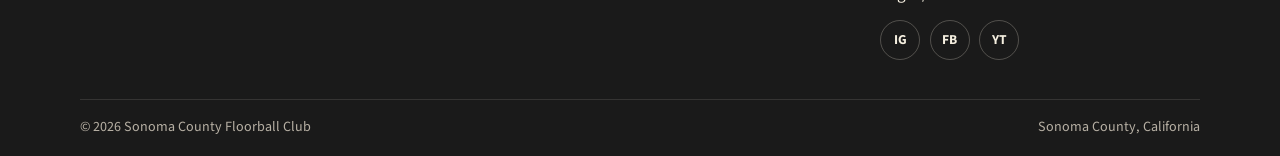
==== commit d73668b9: "Enlarge the homepage emblem and footer logo. Co-authored-by: Cursor <cursoragent@cursor.com>" ====
--- a/adult-league.html
+++ b/adult-league.html
@@ -134,7 +134,7 @@
     <div class="stripe-bar" aria-hidden="true"></div>
     <div class="container footer-main">
       <div class="footer-brand">
-        <img src="images/logo.png" width="72" height="72" alt="Sonoma County Floorball Club logo">
+        <img src="images/logo.png" width="120" height="120" alt="Sonoma County Floorball Club logo">
         <div>
           <h2>Sonoma County</h2>
           <div class="footer-script">Floorball Club</div>
--- a/css/style.css
+++ b/css/style.css
@@ -420,7 +420,7 @@
 }
 
 .hero-badge img {
-  width: min(280px, 70vw);
+  width: min(390px, 100%);
   height: auto;
   filter: drop-shadow(0 16px 28px rgba(0, 0, 0, 0.35));
 }
@@ -788,8 +788,8 @@
 }
 
 .footer-brand img {
-  width: 72px;
-  height: 72px;
+  width: calc(72px + 0.5in);
+  height: calc(72px + 0.5in);
   border-radius: 50%;
   border: 2px solid var(--gold);
 }
